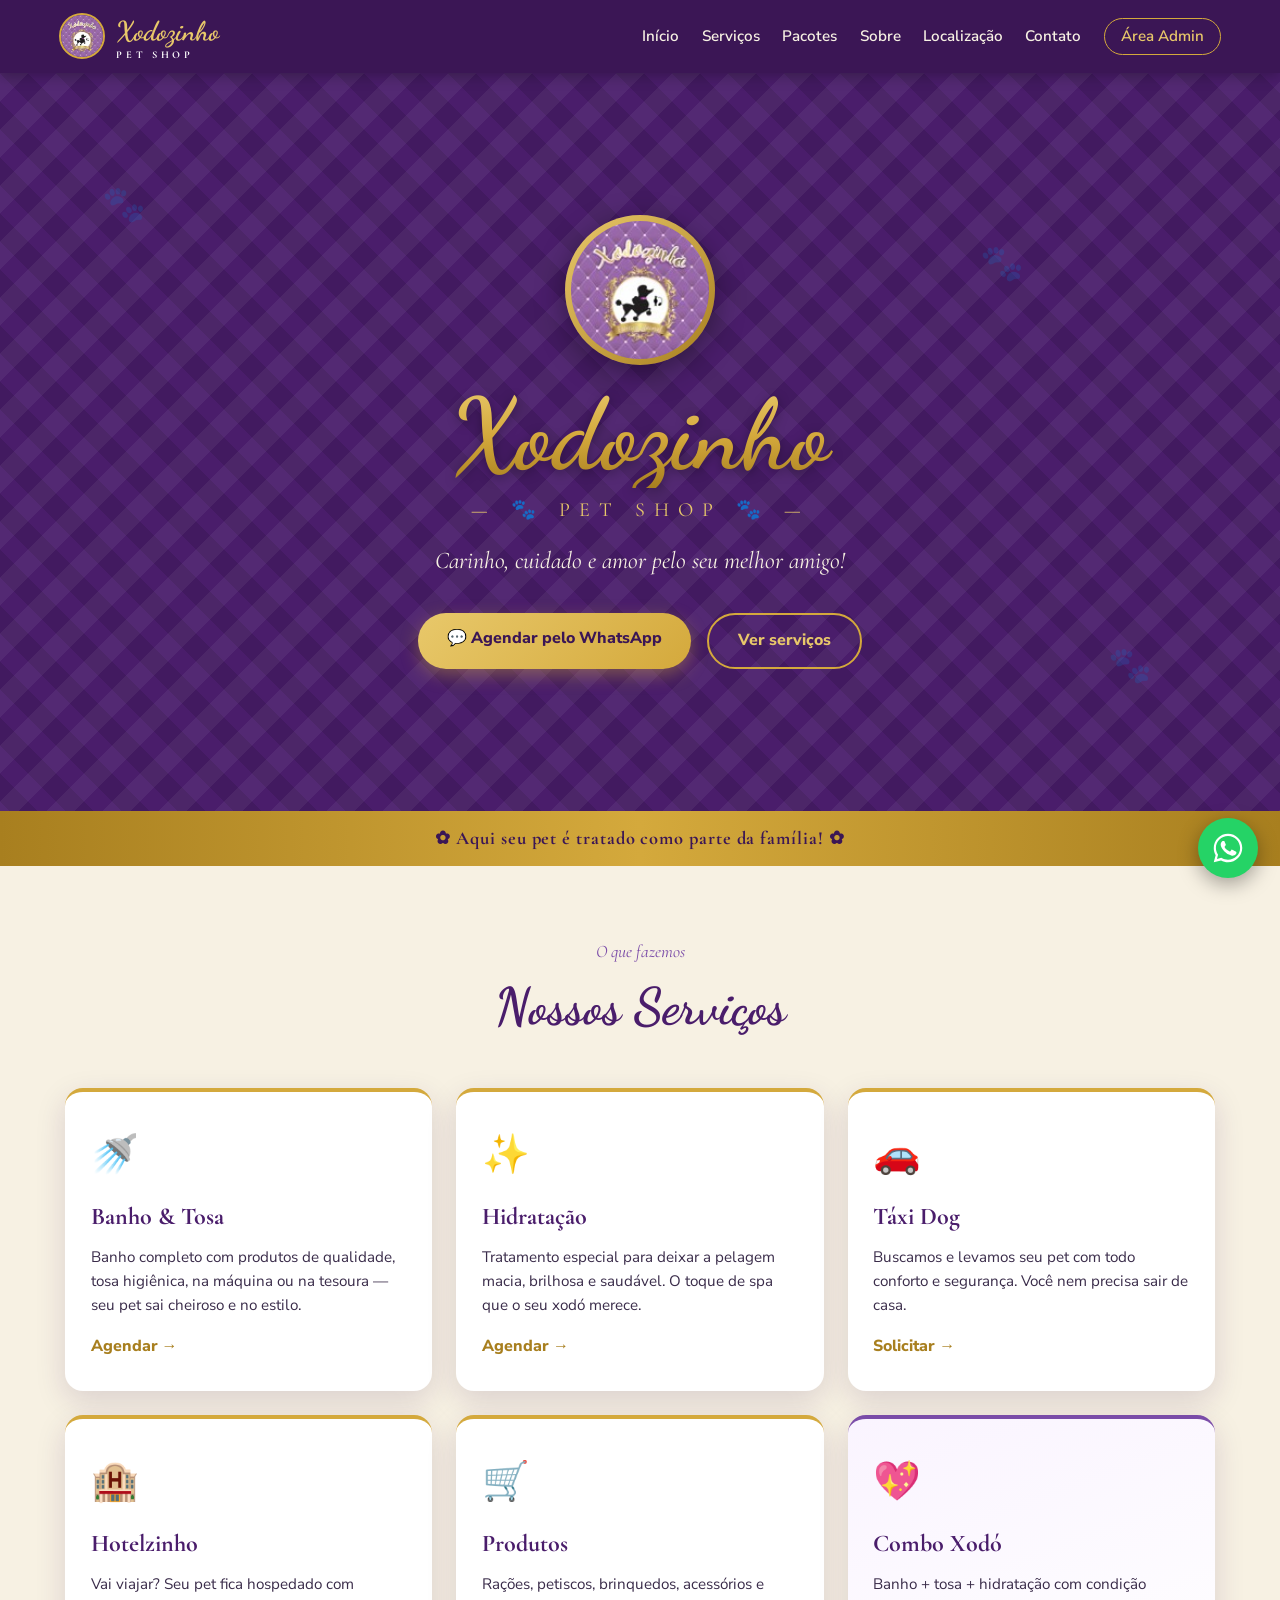
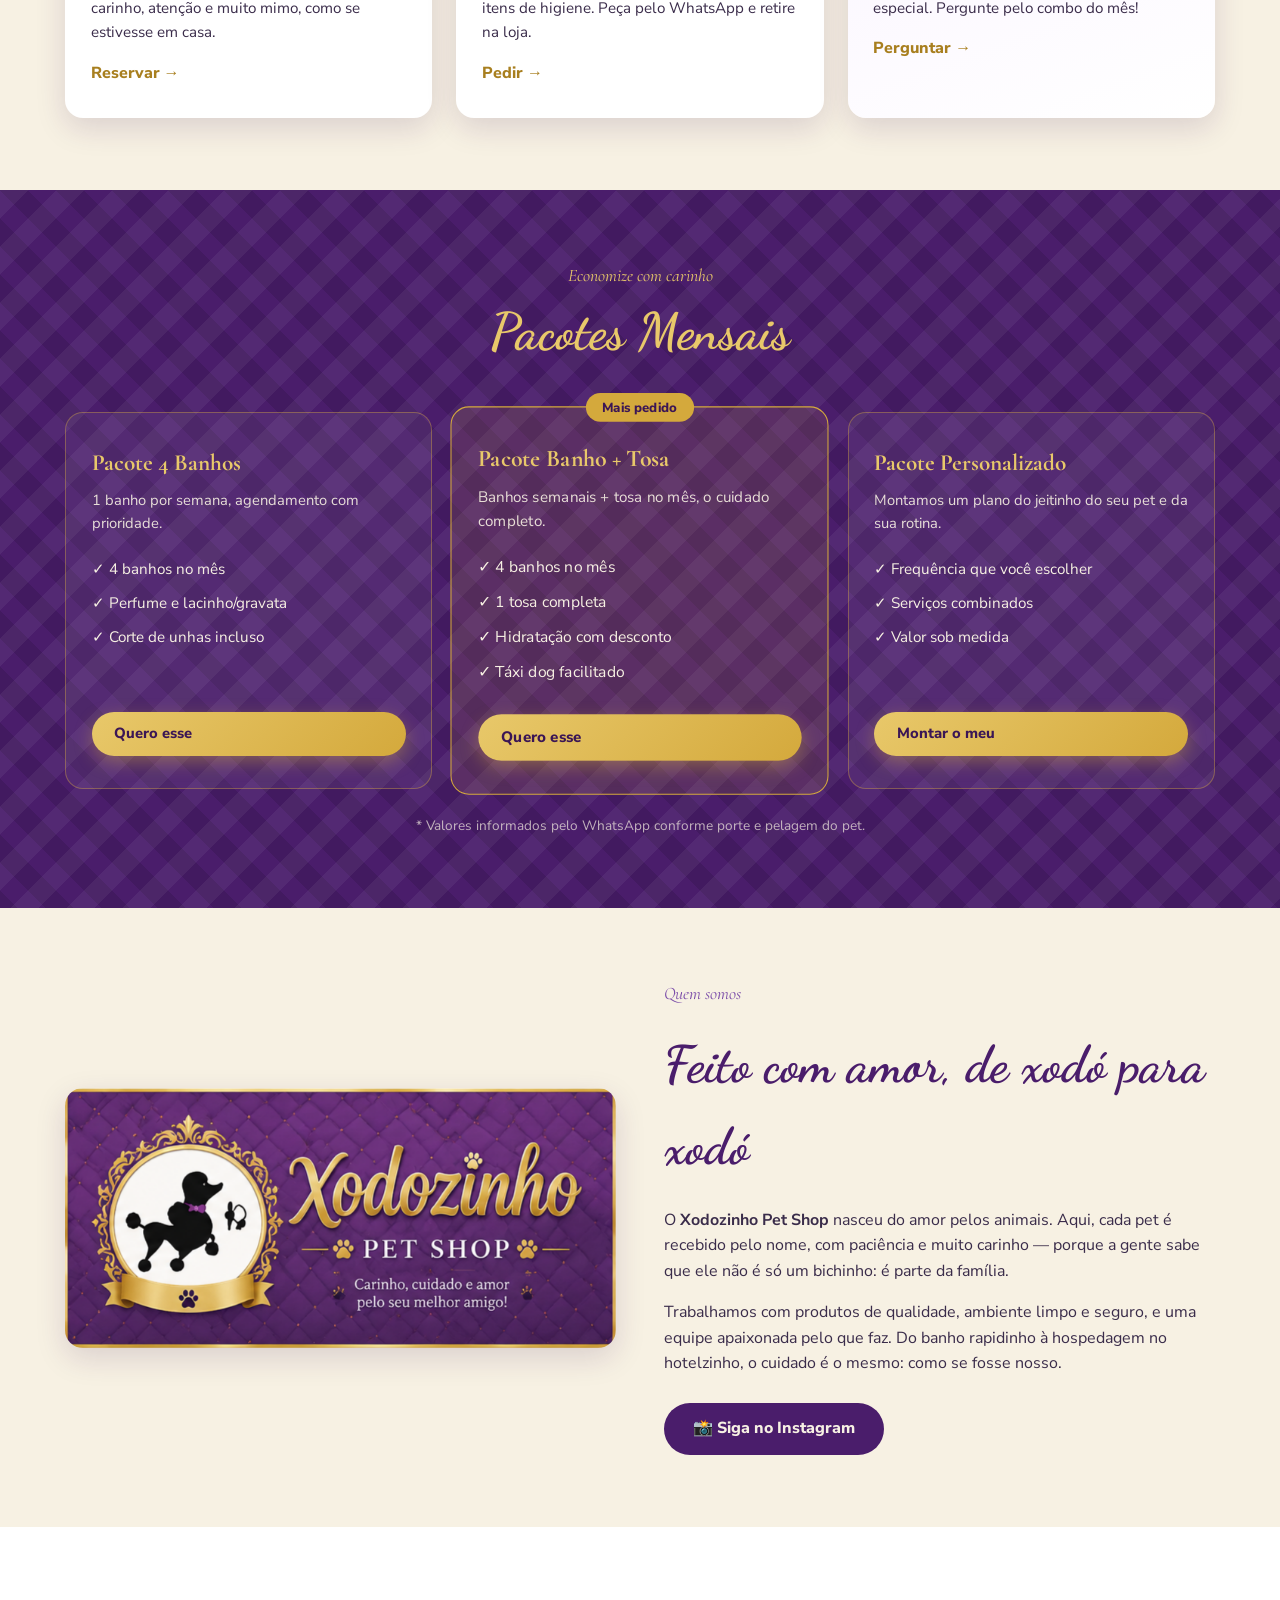
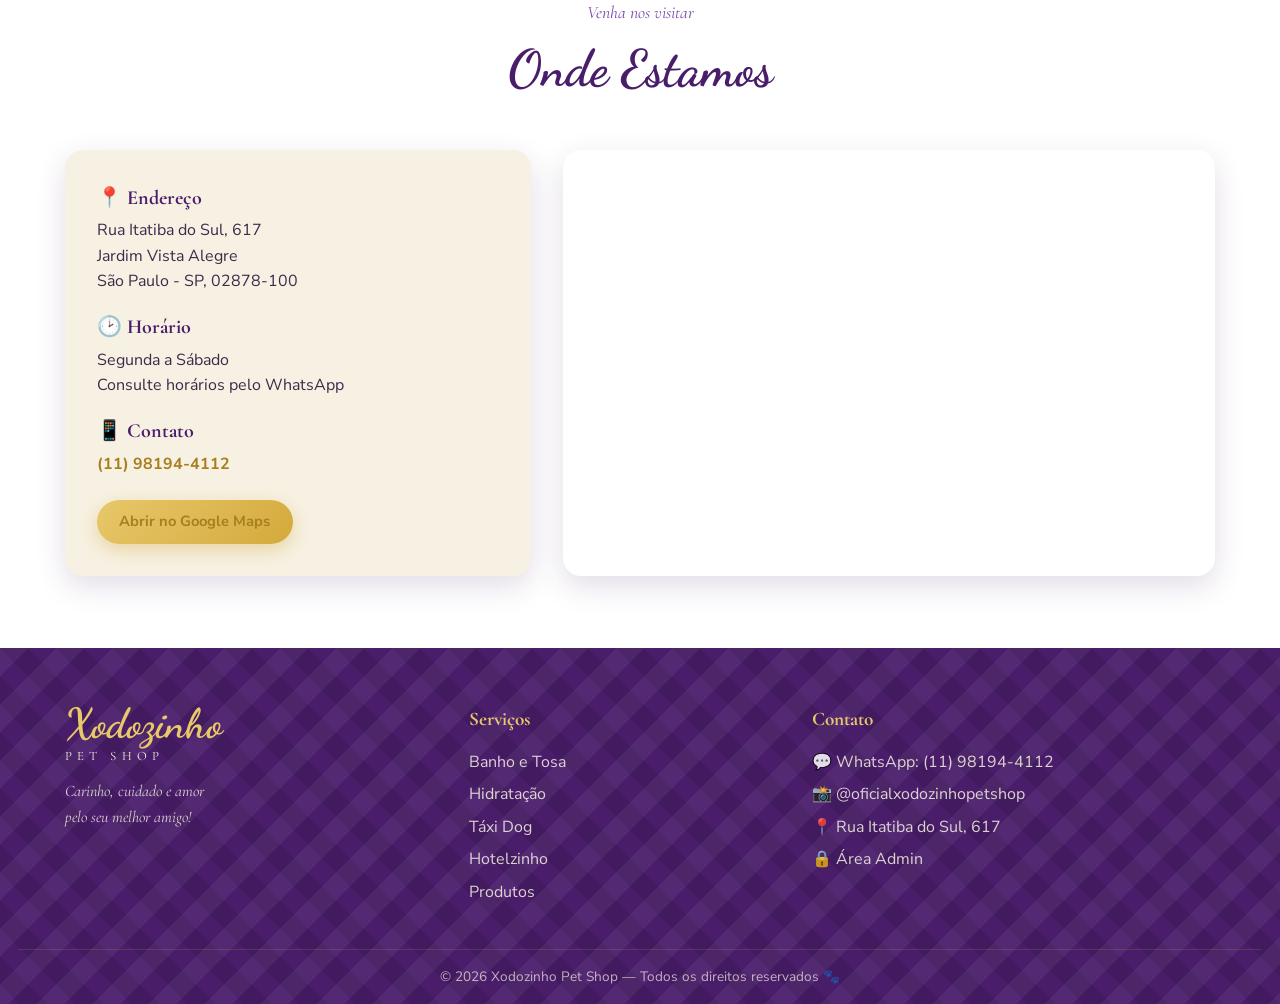
==== index.html @ f66e7414 "site Xodozinhho Clínica Verterinária e PetShop" ====
<!DOCTYPE html>
<html lang="pt-BR">
<head>
<meta charset="UTF-8">
<meta name="viewport" content="width=device-width, initial-scale=1.0">
<title>Xodozinho Pet Shop — Carinho, cuidado e amor pelo seu melhor amigo!</title>
<meta name="description" content="Banho e tosa, hidratação, táxi dog, hotelzinho e produtos. Rua Itatiba do Sul, 617 - Jardim Vista Alegre, São Paulo. Agende pelo WhatsApp!">
<link rel="icon" href="logo.jpg">
<link rel="preconnect" href="https://fonts.googleapis.com">
<link rel="preconnect" href="https://fonts.gstatic.com" crossorigin>
<link href="https://fonts.googleapis.com/css2?family=Dancing+Script:wght@600;700&family=Cormorant+Garamond:ital,wght@0,500;0,600;0,700;1,500&family=Nunito+Sans:wght@400;600;700;800&display=swap" rel="stylesheet">
<link rel="stylesheet" href="style.css">
</head>
<body>

<!-- ===== TOPO ===== -->
<header class="topo" id="topo">
  <div class="topo-inner">
    <a href="#inicio" class="marca">
      <img src="logo.jpg" alt="Logo Xodozinho Pet Shop">
      <span class="marca-nome">Xodozinho <small>PET SHOP</small></span>
    </a>
    <nav class="menu" id="menu">
      <a href="#inicio">Início</a>
      <a href="#servicos">Serviços</a>
      <a href="#pacotes">Pacotes</a>
      <a href="#sobre">Sobre</a>
      <a href="#localizacao">Localização</a>
      <a href="#contato">Contato</a>
      <a href="admin.html" class="btn-admin">Área Admin</a>
    </nav>
    <button class="hamburger" id="hamburger" aria-label="Abrir menu">
      <span></span><span></span><span></span>
    </button>
  </div>
</header>

<!-- ===== HERO ===== -->
<section class="hero" id="inicio">
  <div class="hero-conteudo">
    <div class="hero-selo">
      <img src="logo.jpg" alt="Poodle Xodozinho">
    </div>
    <h1 class="hero-titulo">Xodozinho</h1>
    <p class="hero-sub">— &#128062; PET SHOP &#128062; —</p>
    <p class="hero-frase">Carinho, cuidado e amor pelo seu melhor amigo!</p>
    <div class="hero-botoes">
      <a class="btn btn-ouro" href="https://wa.me/5511981944112?text=Ol%C3%A1!%20Quero%20agendar%20um%20hor%C3%A1rio%20no%20Xodozinho%20Pet%20Shop%20%F0%9F%90%BE" target="_blank" rel="noopener">
        &#128172; Agendar pelo WhatsApp
      </a>
      <a class="btn btn-vazado" href="#servicos">Ver serviços</a>
    </div>
  </div>
  <div class="hero-pata p1">&#128062;</div>
  <div class="hero-pata p2">&#128062;</div>
  <div class="hero-pata p3">&#128062;</div>
</section>

<!-- ===== FAIXA ===== -->
<div class="faixa-frase">
  <p>&#10047; Aqui seu pet é tratado como parte da família! &#10047;</p>
</div>

<!-- ===== SERVIÇOS ===== -->
<section class="secao" id="servicos">
  <div class="container">
    <p class="secao-eyebrow">O que fazemos</p>
    <h2 class="secao-titulo">Nossos Serviços</h2>
    <div class="cards">

      <article class="card">
        <div class="card-icone">&#128703;</div>
        <h3>Banho &amp; Tosa</h3>
        <p>Banho completo com produtos de qualidade, tosa higiênica, na máquina ou na tesoura — seu pet sai cheiroso e no estilo.</p>
        <a class="card-link" target="_blank" rel="noopener"
           href="https://wa.me/5511981944112?text=Ol%C3%A1!%20Quero%20agendar%20um%20Banho%20e%20Tosa%20%F0%9F%9B%81">Agendar &#8594;</a>
      </article>

      <article class="card">
        <div class="card-icone">&#10024;</div>
        <h3>Hidratação</h3>
        <p>Tratamento especial para deixar a pelagem macia, brilhosa e saudável. O toque de spa que o seu xodó merece.</p>
        <a class="card-link" target="_blank" rel="noopener"
           href="https://wa.me/5511981944112?text=Ol%C3%A1!%20Quero%20agendar%20uma%20Hidrata%C3%A7%C3%A3o%20%E2%9C%A8">Agendar &#8594;</a>
      </article>

      <article class="card">
        <div class="card-icone">&#128663;</div>
        <h3>Táxi Dog</h3>
        <p>Buscamos e levamos seu pet com todo conforto e segurança. Você nem precisa sair de casa.</p>
        <a class="card-link" target="_blank" rel="noopener"
           href="https://wa.me/5511981944112?text=Ol%C3%A1!%20Quero%20saber%20sobre%20o%20T%C3%A1xi%20Dog%20%F0%9F%9A%97">Solicitar &#8594;</a>
      </article>

      <article class="card">
        <div class="card-icone">&#127976;</div>
        <h3>Hotelzinho</h3>
        <p>Vai viajar? Seu pet fica hospedado com carinho, atenção e muito mimo, como se estivesse em casa.</p>
        <a class="card-link" target="_blank" rel="noopener"
           href="https://wa.me/5511981944112?text=Ol%C3%A1!%20Quero%20uma%20reserva%20no%20Hotelzinho%20%F0%9F%8F%A8">Reservar &#8594;</a>
      </article>

      <article class="card">
        <div class="card-icone">&#128722;</div>
        <h3>Produtos</h3>
        <p>Rações, petiscos, brinquedos, acessórios e itens de higiene. Peça pelo WhatsApp e retire na loja.</p>
        <a class="card-link" target="_blank" rel="noopener"
           href="https://wa.me/5511981944112?text=Ol%C3%A1!%20Quero%20fazer%20um%20pedido%20de%20produtos%20%F0%9F%9B%92">Pedir &#8594;</a>
      </article>

      <article class="card card-destaque">
        <div class="card-icone">&#128150;</div>
        <h3>Combo Xodó</h3>
        <p>Banho + tosa + hidratação com condição especial. Pergunte pelo combo do mês!</p>
        <a class="card-link" target="_blank" rel="noopener"
           href="https://wa.me/5511981944112?text=Ol%C3%A1!%20Quero%20saber%20sobre%20o%20Combo%20Xod%C3%B3%20%F0%9F%92%96">Perguntar &#8594;</a>
      </article>

    </div>
  </div>
</section>

<!-- ===== PACOTES ===== -->
<section class="secao secao-roxa" id="pacotes">
  <div class="container">
    <p class="secao-eyebrow claro">Economize com carinho</p>
    <h2 class="secao-titulo claro">Pacotes Mensais</h2>
    <div class="pacotes">

      <article class="pacote">
        <h3>Pacote 4 Banhos</h3>
        <p class="pacote-desc">1 banho por semana, agendamento com prioridade.</p>
        <ul>
          <li>&#10003; 4 banhos no mês</li>
          <li>&#10003; Perfume e lacinho/gravata</li>
          <li>&#10003; Corte de unhas incluso</li>
        </ul>
        <a class="btn btn-ouro btn-menor" target="_blank" rel="noopener"
           href="https://wa.me/5511981944112?text=Ol%C3%A1!%20Quero%20contratar%20o%20Pacote%204%20Banhos%20%F0%9F%90%BE">Quero esse</a>
      </article>

      <article class="pacote pacote-destaque">
        <span class="pacote-tag">Mais pedido</span>
        <h3>Pacote Banho + Tosa</h3>
        <p class="pacote-desc">Banhos semanais + tosa no mês, o cuidado completo.</p>
        <ul>
          <li>&#10003; 4 banhos no mês</li>
          <li>&#10003; 1 tosa completa</li>
          <li>&#10003; Hidratação com desconto</li>
          <li>&#10003; Táxi dog facilitado</li>
        </ul>
        <a class="btn btn-ouro btn-menor" target="_blank" rel="noopener"
           href="https://wa.me/5511981944112?text=Ol%C3%A1!%20Quero%20contratar%20o%20Pacote%20Banho%20%2B%20Tosa%20%F0%9F%92%9C">Quero esse</a>
      </article>

      <article class="pacote">
        <h3>Pacote Personalizado</h3>
        <p class="pacote-desc">Montamos um plano do jeitinho do seu pet e da sua rotina.</p>
        <ul>
          <li>&#10003; Frequência que você escolher</li>
          <li>&#10003; Serviços combinados</li>
          <li>&#10003; Valor sob medida</li>
        </ul>
        <a class="btn btn-ouro btn-menor" target="_blank" rel="noopener"
           href="https://wa.me/5511981944112?text=Ol%C3%A1!%20Quero%20montar%20um%20Pacote%20Personalizado%20%F0%9F%90%B6">Montar o meu</a>
      </article>

    </div>
    <p class="pacote-obs">* Valores informados pelo WhatsApp conforme porte e pelagem do pet.</p>
  </div>
</section>

<!-- ===== SOBRE ===== -->
<section class="secao" id="sobre">
  <div class="container sobre-grid">
    <div class="sobre-img">
      <img src="banner.png" alt="Banner Xodozinho Pet Shop">
    </div>
    <div class="sobre-texto">
      <p class="secao-eyebrow">Quem somos</p>
      <h2 class="secao-titulo alinhado-esq">Feito com amor, de xodó para xodó</h2>
      <p>O <strong>Xodozinho Pet Shop</strong> nasceu do amor pelos animais. Aqui, cada pet é recebido pelo nome, com paciência e muito carinho — porque a gente sabe que ele não é só um bichinho: é parte da família.</p>
      <p>Trabalhamos com produtos de qualidade, ambiente limpo e seguro, e uma equipe apaixonada pelo que faz. Do banho rapidinho à hospedagem no hotelzinho, o cuidado é o mesmo: como se fosse nosso.</p>
      <a class="btn btn-roxo" target="_blank" rel="noopener"
         href="https://www.instagram.com/oficialxodozinhopetshop/">&#128248; Siga no Instagram</a>
    </div>
  </div>
</section>

<!-- ===== LOCALIZAÇÃO ===== -->
<section class="secao secao-clara" id="localizacao">
  <div class="container">
    <p class="secao-eyebrow">Venha nos visitar</p>
    <h2 class="secao-titulo">Onde Estamos</h2>
    <div class="local-grid">
      <div class="local-info">
        <h3>&#128205; Endereço</h3>
        <p>Rua Itatiba do Sul, 617<br>Jardim Vista Alegre<br>São Paulo - SP, 02878-100</p>
        <h3>&#128337; Horário</h3>
        <p>Segunda a Sábado<br>Consulte horários pelo WhatsApp</p>
        <h3>&#128241; Contato</h3>
        <p><a href="https://wa.me/5511981944112" target="_blank" rel="noopener">(11) 98194-4112</a></p>
        <a class="btn btn-ouro btn-menor" target="_blank" rel="noopener"
           href="https://maps.google.com/?q=Rua+Itatiba+do+Sul,+617+-+Jardim+Vista+Alegre,+S%C3%A3o+Paulo+-+SP,+02878-100">Abrir no Google Maps</a>
      </div>
      <div class="local-mapa">
        <iframe
          src="https://www.google.com/maps?q=Rua+Itatiba+do+Sul,+617+-+Jardim+Vista+Alegre,+S%C3%A3o+Paulo+-+SP,+02878-100&output=embed"
          loading="lazy" referrerpolicy="no-referrer-when-downgrade"
          title="Mapa do Xodozinho Pet Shop" allowfullscreen></iframe>
      </div>
    </div>
  </div>
</section>

<!-- ===== CONTATO / RODAPÉ ===== -->
<footer class="rodape" id="contato">
  <div class="container rodape-grid">
    <div>
      <p class="rodape-marca">Xodozinho</p>
      <p class="rodape-sub">PET SHOP</p>
      <p class="rodape-frase">Carinho, cuidado e amor<br>pelo seu melhor amigo!</p>
    </div>
    <div>
      <h4>Serviços</h4>
      <a href="#servicos">Banho e Tosa</a>
      <a href="#servicos">Hidratação</a>
      <a href="#servicos">Táxi Dog</a>
      <a href="#servicos">Hotelzinho</a>
      <a href="#servicos">Produtos</a>
    </div>
    <div>
      <h4>Contato</h4>
      <a href="https://wa.me/5511981944112" target="_blank" rel="noopener">&#128172; WhatsApp: (11) 98194-4112</a>
      <a href="https://www.instagram.com/oficialxodozinhopetshop/" target="_blank" rel="noopener">&#128248; @oficialxodozinhopetshop</a>
      <a href="https://maps.google.com/?q=Rua+Itatiba+do+Sul,+617+-+Jardim+Vista+Alegre,+S%C3%A3o+Paulo+-+SP" target="_blank" rel="noopener">&#128205; Rua Itatiba do Sul, 617</a>
      <a href="admin.html">&#128274; Área Admin</a>
    </div>
  </div>
  <p class="rodape-copy">© <span id="ano"></span> Xodozinho Pet Shop — Todos os direitos reservados &#128062;</p>
</footer>

<!-- Botão flutuante WhatsApp -->
<a class="whats-flutuante" href="https://wa.me/5511981944112?text=Ol%C3%A1!%20Vim%20pelo%20site%20do%20Xodozinho%20Pet%20Shop%20%F0%9F%90%BE"
   target="_blank" rel="noopener" aria-label="Falar no WhatsApp">
  <svg viewBox="0 0 32 32" width="30" height="30" fill="#fff"><path d="M16 .8C7.6.8.8 7.6.8 16c0 2.7.7 5.3 2 7.6L.8 31.2l7.8-2c2.2 1.2 4.7 1.9 7.4 1.9 8.4 0 15.2-6.8 15.2-15.2S24.4.8 16 .8zm0 27.7c-2.4 0-4.7-.6-6.7-1.8l-.5-.3-4.6 1.2 1.2-4.5-.3-.5c-1.3-2-2-4.4-2-6.8C3.1 8.9 8.9 3.1 16 3.1S28.9 8.9 28.9 16 23.1 28.5 16 28.5zm7.1-9.4c-.4-.2-2.3-1.1-2.6-1.3-.4-.1-.6-.2-.9.2-.3.4-1 1.3-1.2 1.5-.2.2-.4.3-.8.1-.4-.2-1.6-.6-3.1-1.9-1.1-1-1.9-2.3-2.1-2.6-.2-.4 0-.6.2-.8.2-.2.4-.4.6-.7.2-.2.3-.4.4-.7.1-.3.1-.5 0-.7-.1-.2-.9-2.1-1.2-2.9-.3-.8-.6-.7-.9-.7h-.8c-.3 0-.7.1-1.1.5-.4.4-1.4 1.4-1.4 3.4s1.5 3.9 1.7 4.2c.2.3 2.9 4.5 7.1 6.3 1 .4 1.8.7 2.4.9 1 .3 1.9.3 2.6.2.8-.1 2.3-1 2.7-1.9.3-.9.3-1.7.2-1.9-.1-.2-.3-.3-.7-.5z"/></svg>
</a>

<script src="script.js"></script>
</body>
</html>
---- style.css ----
/* ============================================================
   XODOZINHO PET SHOP — estilo do site público
   Paleta da marca: roxo capitonê + dourado + creme
   ============================================================ */
:root{
  --roxo-escuro:#3B1655;
  --roxo:#4A1D6B;
  --roxo-claro:#5B2A86;
  --roxo-suave:#7A4BA8;
  --ouro:#D4A93C;
  --ouro-claro:#E8C86A;
  --ouro-escuro:#A87F1F;
  --creme:#F7F1E3;
  --branco:#FFFFFF;
  --texto:#3A2C4A;
  --fonte-script:'Dancing Script',cursive;
  --fonte-serif:'Cormorant Garamond',serif;
  --fonte-ui:'Nunito Sans',sans-serif;
  --sombra:0 10px 30px rgba(59,22,85,.15);
  --raio:18px;
}

*{margin:0;padding:0;box-sizing:border-box}
html{scroll-behavior:smooth}
body{font-family:var(--fonte-ui);color:var(--texto);background:var(--creme);line-height:1.6}
img{max-width:100%;display:block}
a{text-decoration:none;color:inherit}

/* ---------- Textura capitonê (como no banner) ---------- */
.hero,.secao-roxa,.rodape{
  background-color:var(--roxo);
  background-image:
    linear-gradient(135deg, rgba(255,255,255,.05) 25%, transparent 25%, transparent 50%, rgba(255,255,255,.05) 50%, rgba(255,255,255,.05) 75%, transparent 75%),
    linear-gradient(45deg, rgba(0,0,0,.10) 25%, transparent 25%, transparent 50%, rgba(0,0,0,.10) 50%, rgba(0,0,0,.10) 75%, transparent 75%);
  background-size:56px 56px;
}

/* ---------- Topo ---------- */
.topo{position:sticky;top:0;z-index:100;background:var(--roxo-escuro);box-shadow:0 2px 14px rgba(0,0,0,.3)}
.topo-inner{max-width:1200px;margin:0 auto;padding:.6rem 1.2rem;display:flex;align-items:center;justify-content:space-between;gap:1rem}
.marca{display:flex;align-items:center;gap:.7rem}
.marca img{width:46px;height:46px;border-radius:50%;border:2px solid var(--ouro)}
.marca-nome{font-family:var(--fonte-script);font-size:1.7rem;font-weight:700;color:var(--ouro-claro)}
.marca-nome small{font-family:var(--fonte-serif);font-size:.65rem;letter-spacing:.35em;color:var(--branco);display:block;margin-top:-.4rem}
.menu{display:flex;align-items:center;gap:1.4rem}
.menu a{color:var(--creme);font-weight:600;font-size:.95rem;transition:color .2s}
.menu a:hover{color:var(--ouro-claro)}
.btn-admin{border:1.5px solid var(--ouro);border-radius:999px;padding:.35rem 1rem;color:var(--ouro-claro)!important}
.btn-admin:hover{background:var(--ouro);color:var(--roxo-escuro)!important}
.hamburger{display:none;background:none;border:none;cursor:pointer;flex-direction:column;gap:5px;padding:.4rem}
.hamburger span{width:26px;height:3px;background:var(--ouro-claro);border-radius:2px}

/* ---------- Hero ---------- */
.hero{position:relative;min-height:82vh;display:flex;align-items:center;justify-content:center;text-align:center;padding:4rem 1.2rem;overflow:hidden}
.hero-selo{width:150px;height:150px;margin:0 auto 1.2rem;border-radius:50%;padding:6px;background:linear-gradient(135deg,var(--ouro-claro),var(--ouro-escuro));box-shadow:0 8px 30px rgba(0,0,0,.4);animation:flutuar 5s ease-in-out infinite}
.hero-selo img{width:100%;height:100%;object-fit:cover;border-radius:50%}
.hero-titulo{font-family:var(--fonte-script);font-size:clamp(3.4rem,9vw,6.2rem);font-weight:700;background:linear-gradient(180deg,var(--ouro-claro),var(--ouro),var(--ouro-escuro));-webkit-background-clip:text;background-clip:text;color:transparent;line-height:1.05;filter:drop-shadow(0 3px 6px rgba(0,0,0,.35))}
.hero-sub{font-family:var(--fonte-serif);letter-spacing:.45em;color:var(--ouro-claro);font-size:clamp(.9rem,2.4vw,1.25rem);margin:.4rem 0 1rem}
.hero-frase{font-family:var(--fonte-serif);font-style:italic;color:var(--creme);font-size:clamp(1.1rem,3vw,1.5rem);margin-bottom:2rem}
.hero-botoes{display:flex;gap:1rem;justify-content:center;flex-wrap:wrap}
.hero-pata{position:absolute;color:rgba(212,169,60,.25);font-size:2.2rem;animation:flutuar 6s ease-in-out infinite}
.p1{top:14%;left:8%}.p2{bottom:16%;right:10%;animation-delay:1.5s}.p3{top:22%;right:20%;animation-delay:3s}
@keyframes flutuar{0%,100%{transform:translateY(0)}50%{transform:translateY(-12px)}}

/* ---------- Botões ---------- */
.btn{display:inline-block;padding:.85rem 1.8rem;border-radius:999px;font-weight:800;font-size:1rem;transition:transform .2s,box-shadow .2s;cursor:pointer;border:none}
.btn:hover{transform:translateY(-2px)}
.btn-ouro{background:linear-gradient(135deg,var(--ouro-claro),var(--ouro));color:var(--roxo-escuro);box-shadow:0 6px 18px rgba(212,169,60,.4)}
.btn-vazado{border:2px solid var(--ouro);color:var(--ouro-claro)}
.btn-vazado:hover{background:rgba(212,169,60,.15)}
.btn-roxo{background:var(--roxo);color:var(--creme)}
.btn-menor{padding:.65rem 1.4rem;font-size:.92rem}

/* ---------- Faixa ---------- */
.faixa-frase{background:linear-gradient(90deg,var(--ouro-escuro),var(--ouro),var(--ouro-escuro));text-align:center;padding:.8rem 1rem}
.faixa-frase p{font-family:var(--fonte-serif);font-weight:700;font-size:1.15rem;color:var(--roxo-escuro);letter-spacing:.05em}

/* ---------- Seções ---------- */
.secao{padding:4.5rem 1.2rem}
.secao-clara{background:var(--branco)}
.container{max-width:1150px;margin:0 auto}
.secao-eyebrow{text-align:center;font-family:var(--fonte-serif);font-style:italic;color:var(--roxo-suave);font-size:1.1rem}
.secao-eyebrow.claro{color:var(--ouro-claro)}
.secao-titulo{text-align:center;font-family:var(--fonte-script);font-size:clamp(2.2rem,5vw,3.2rem);color:var(--roxo);margin-bottom:2.5rem}
.secao-titulo.claro{color:var(--ouro-claro)}
.secao-titulo.alinhado-esq{text-align:left;margin-bottom:1.2rem}

/* ---------- Cards de serviço ---------- */
.cards{display:grid;grid-template-columns:repeat(auto-fit,minmax(280px,1fr));gap:1.5rem}
.card{background:var(--branco);border-radius:var(--raio);padding:2rem 1.6rem;box-shadow:var(--sombra);border-top:4px solid var(--ouro);transition:transform .25s,box-shadow .25s}
.card:hover{transform:translateY(-6px);box-shadow:0 16px 40px rgba(59,22,85,.22)}
.card-icone{font-size:2.4rem;margin-bottom:.8rem}
.card h3{font-family:var(--fonte-serif);font-size:1.5rem;color:var(--roxo);margin-bottom:.5rem}
.card p{font-size:.95rem;margin-bottom:1rem}
.card-link{color:var(--ouro-escuro);font-weight:800}
.card-link:hover{color:var(--roxo)}
.card-destaque{background:linear-gradient(160deg,#faf4ff,#fff);border-top-color:var(--roxo-suave)}

/* ---------- Pacotes ---------- */
.pacotes{display:grid;grid-template-columns:repeat(auto-fit,minmax(270px,1fr));gap:1.5rem;align-items:stretch}
.pacote{position:relative;background:rgba(255,255,255,.06);border:1.5px solid rgba(212,169,60,.4);border-radius:var(--raio);padding:2rem 1.6rem;color:var(--creme);display:flex;flex-direction:column}
.pacote h3{font-family:var(--fonte-serif);font-size:1.45rem;color:var(--ouro-claro);margin-bottom:.4rem}
.pacote-desc{font-size:.92rem;opacity:.9;margin-bottom:1rem}
.pacote ul{list-style:none;margin-bottom:1.5rem;flex:1}
.pacote li{padding:.3rem 0;font-size:.95rem}
.pacote-destaque{background:rgba(212,169,60,.12);border-color:var(--ouro);transform:scale(1.03)}
.pacote-tag{position:absolute;top:-.9rem;left:50%;transform:translateX(-50%);background:var(--ouro);color:var(--roxo-escuro);font-weight:800;font-size:.8rem;padding:.25rem 1rem;border-radius:999px;white-space:nowrap}
.pacote-obs{text-align:center;color:rgba(247,241,227,.7);font-size:.85rem;margin-top:1.6rem}

/* ---------- Sobre ---------- */
.sobre-grid{display:grid;grid-template-columns:1fr 1fr;gap:3rem;align-items:center}
.sobre-img img{border-radius:var(--raio);box-shadow:var(--sombra)}
.sobre-texto p{margin-bottom:1rem}
.sobre-texto .secao-eyebrow{text-align:left}
.sobre-texto .btn{margin-top:.6rem}

/* ---------- Localização ---------- */
.local-grid{display:grid;grid-template-columns:1fr 1.4fr;gap:2rem;align-items:stretch}
.local-info{background:var(--creme);border-radius:var(--raio);padding:2rem;box-shadow:var(--sombra)}
.local-info h3{font-family:var(--fonte-serif);color:var(--roxo);font-size:1.25rem;margin:1rem 0 .3rem}
.local-info h3:first-child{margin-top:0}
.local-info a{color:var(--ouro-escuro);font-weight:700}
.local-info .btn{margin-top:1.4rem}
.local-mapa iframe{width:100%;height:100%;min-height:380px;border:0;border-radius:var(--raio);box-shadow:var(--sombra)}

/* ---------- Rodapé ---------- */
.rodape{color:var(--creme);padding:3.5rem 1.2rem 1rem}
.rodape-grid{display:grid;grid-template-columns:1.2fr 1fr 1.3fr;gap:2rem;margin-bottom:2.5rem}
.rodape-marca{font-family:var(--fonte-script);font-size:2.6rem;font-weight:700;color:var(--ouro-claro);line-height:1}
.rodape-sub{font-family:var(--fonte-serif);letter-spacing:.4em;font-size:.8rem;margin-bottom:.8rem}
.rodape-frase{font-family:var(--fonte-serif);font-style:italic;opacity:.85}
.rodape h4{font-family:var(--fonte-serif);color:var(--ouro-claro);font-size:1.2rem;margin-bottom:.7rem}
.rodape-grid a{display:block;padding:.22rem 0;opacity:.85;transition:opacity .2s,color .2s}
.rodape-grid a:hover{opacity:1;color:var(--ouro-claro)}
.rodape-copy{text-align:center;border-top:1px solid rgba(212,169,60,.25);padding-top:1rem;font-size:.85rem;opacity:.7}

/* ---------- WhatsApp flutuante ---------- */
.whats-flutuante{position:fixed;bottom:1.4rem;right:1.4rem;z-index:200;width:60px;height:60px;border-radius:50%;background:#25D366;display:flex;align-items:center;justify-content:center;box-shadow:0 6px 20px rgba(0,0,0,.35);animation:pulsar 2.2s infinite}
@keyframes pulsar{0%{box-shadow:0 0 0 0 rgba(37,211,102,.5)}70%{box-shadow:0 0 0 16px rgba(37,211,102,0)}100%{box-shadow:0 0 0 0 rgba(37,211,102,0)}}

/* ---------- Responsivo ---------- */
@media (max-width:900px){
  .sobre-grid,.local-grid{grid-template-columns:1fr}
  .rodape-grid{grid-template-columns:1fr;text-align:center}
}
@media (max-width:760px){
  .hamburger{display:flex}
  .menu{position:fixed;inset:62px 0 auto 0;background:var(--roxo-escuro);flex-direction:column;padding:1.4rem;gap:1rem;transform:translateY(-130%);transition:transform .3s;box-shadow:0 10px 20px rgba(0,0,0,.4)}
  .menu.aberto{transform:translateY(0)}
  .pacote-destaque{transform:none}
}
@media (prefers-reduced-motion:reduce){
  *,*::before,*::after{animation:none!important;transition:none!important}
}
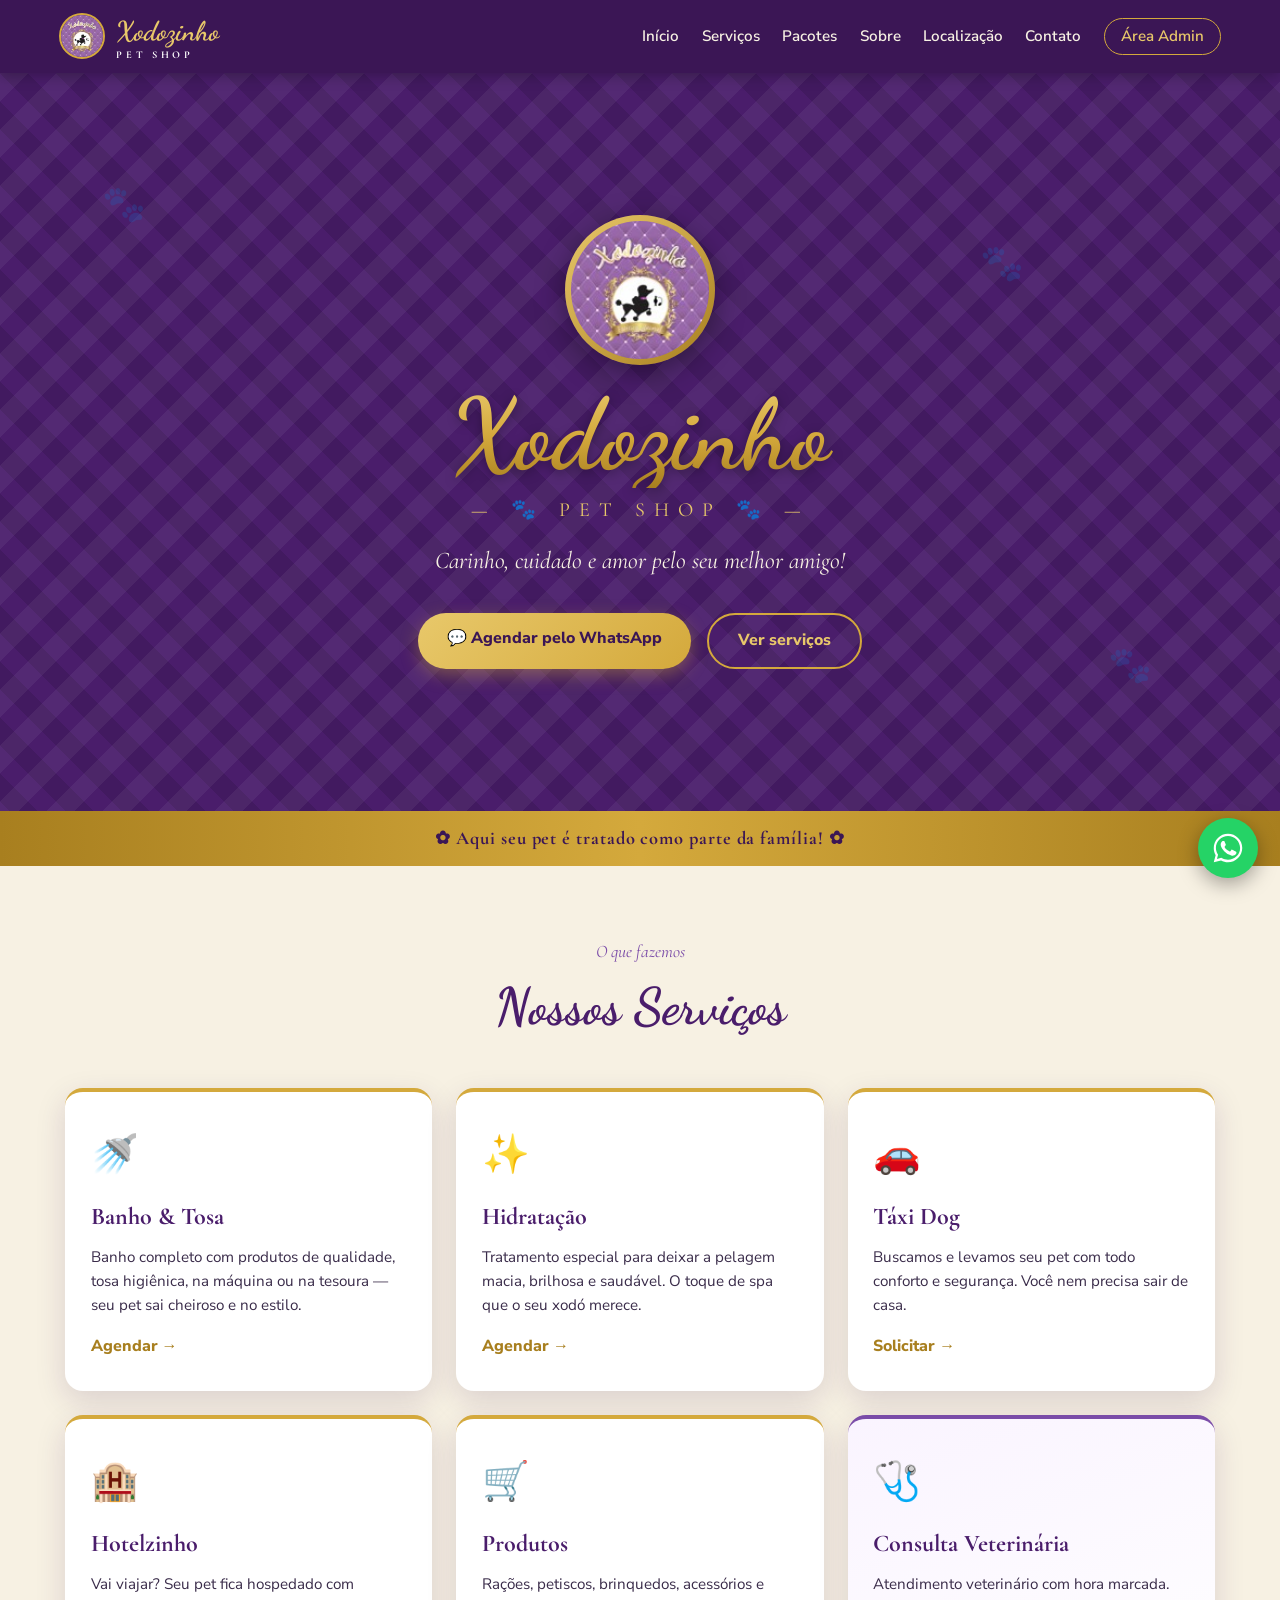
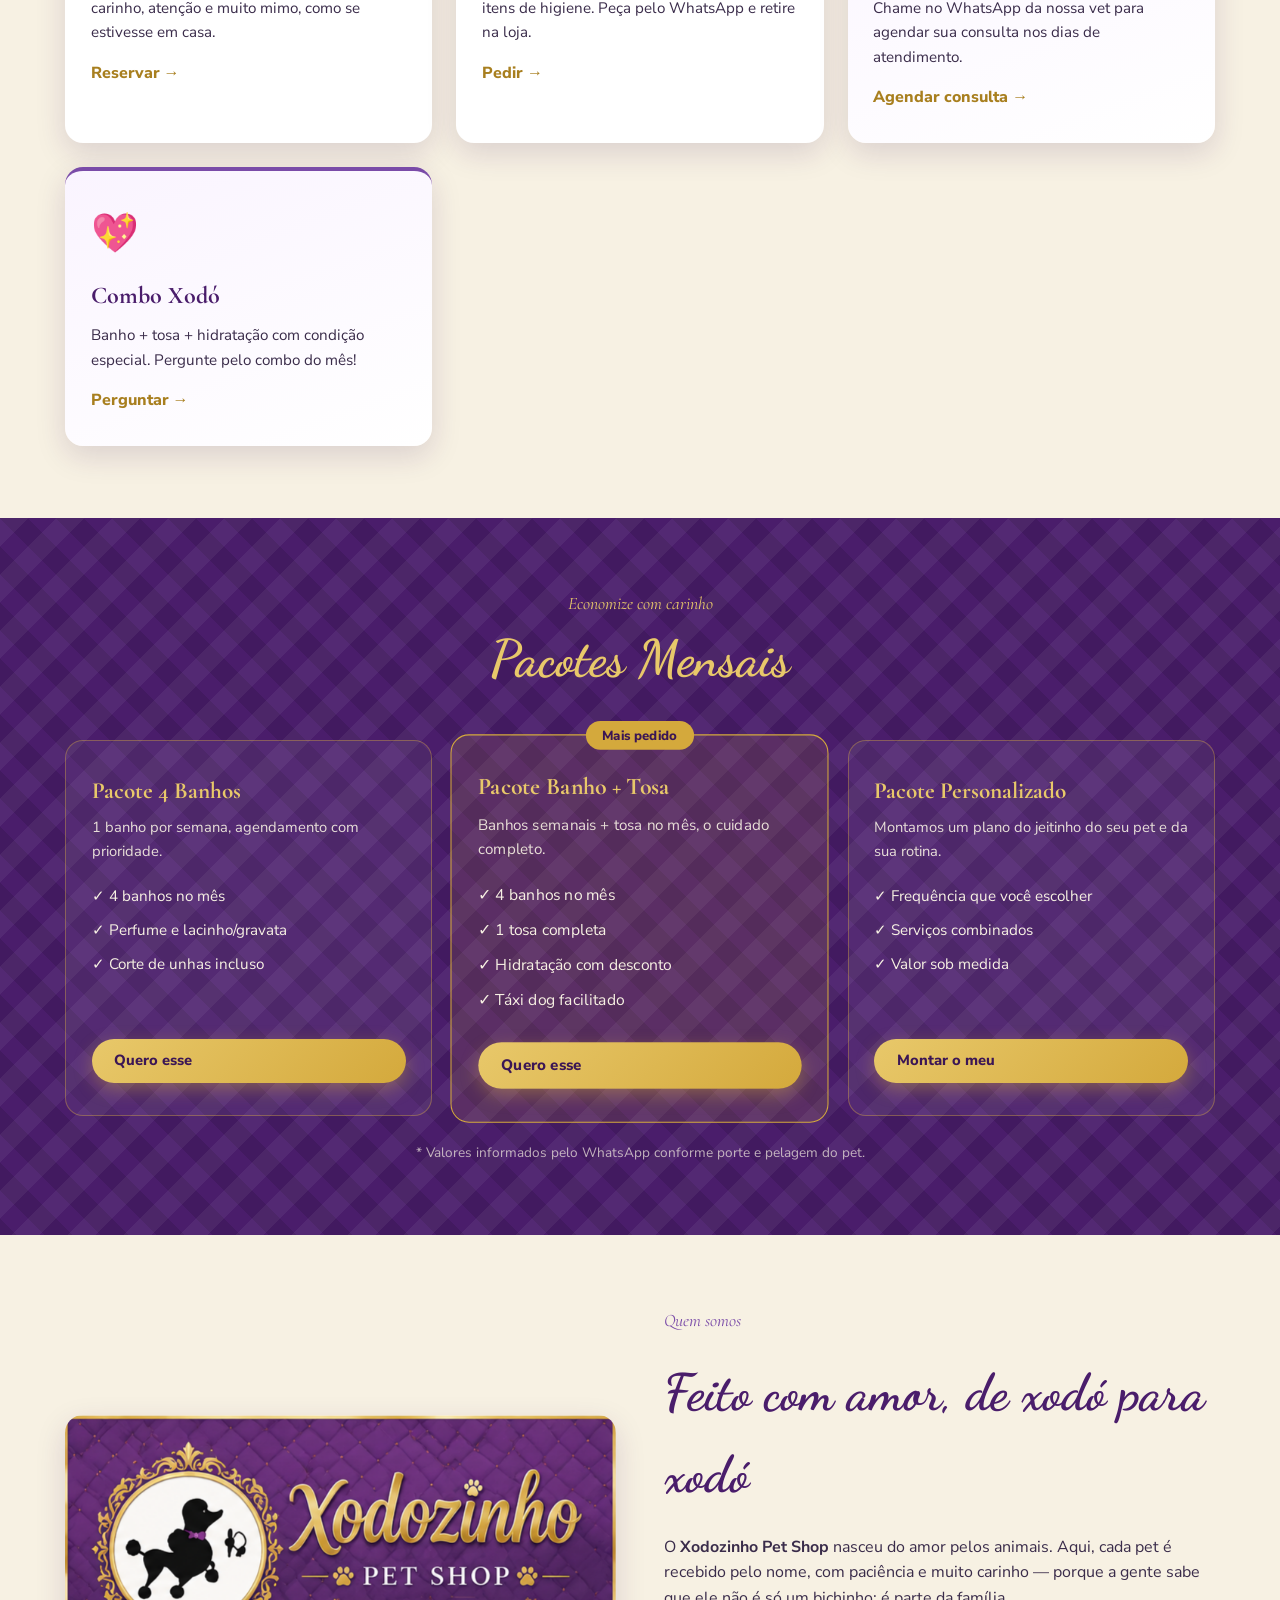
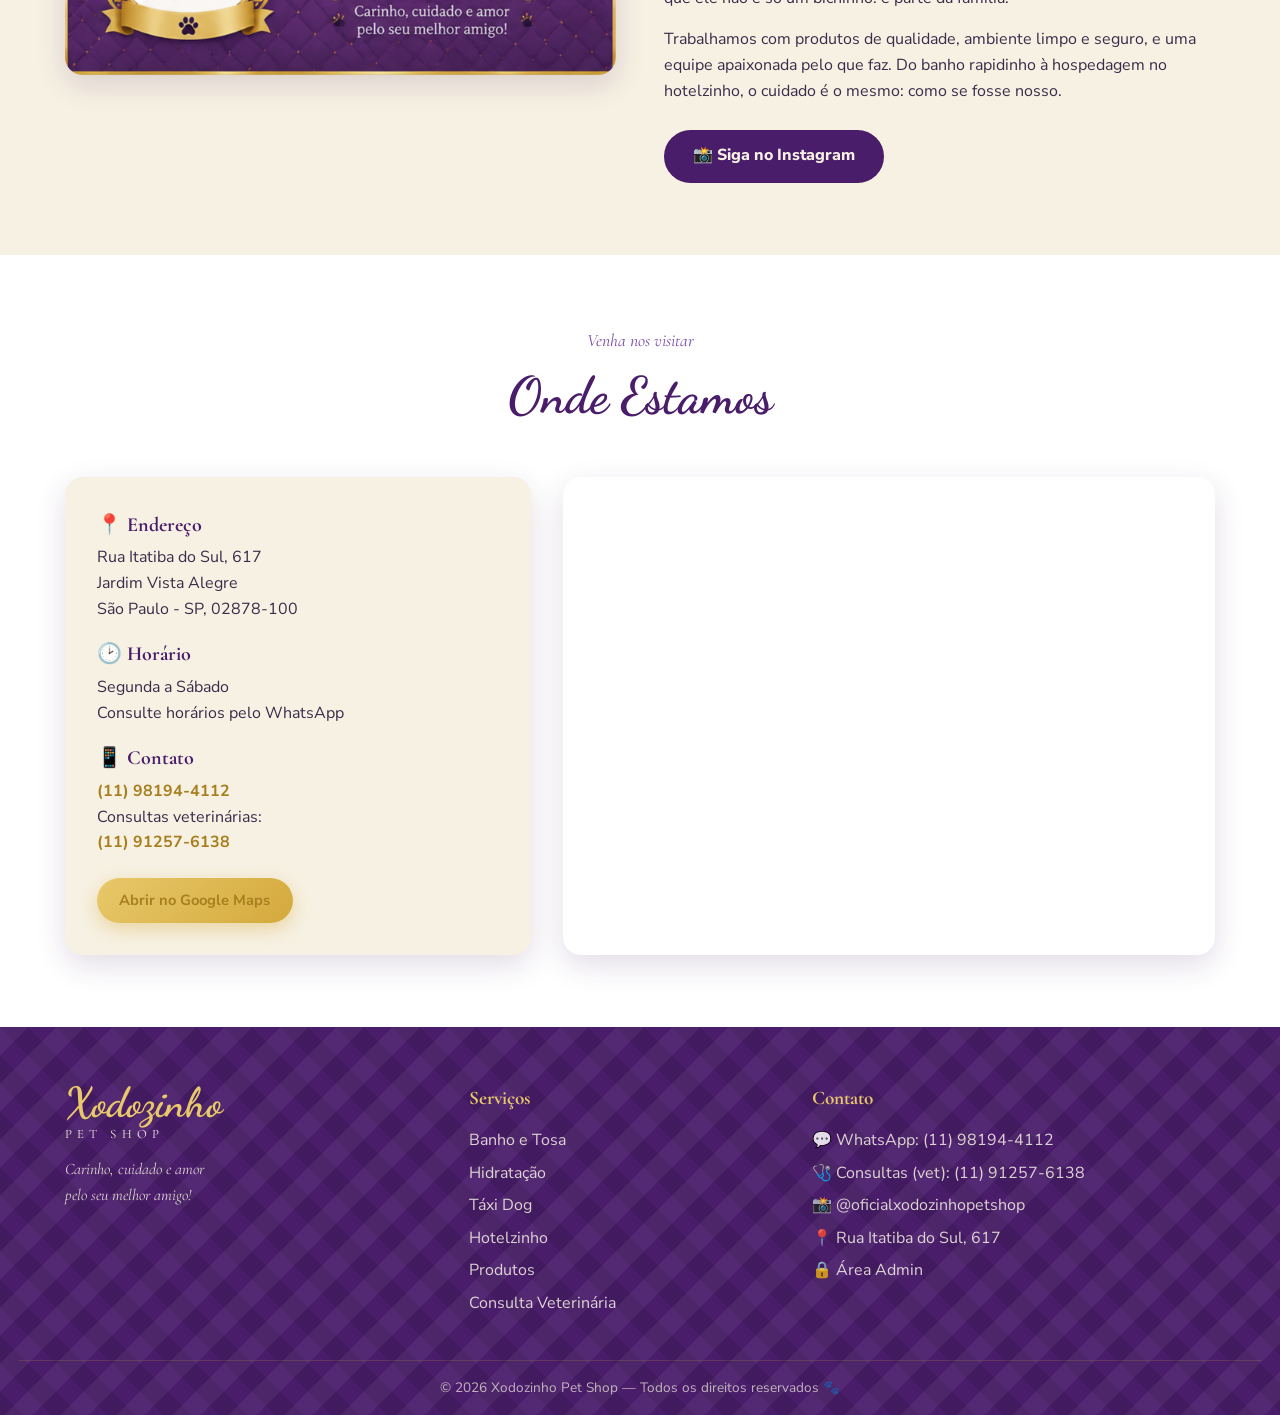
==== commit a364f22b: "veterinaria" ====
--- a/index.html
+++ b/index.html
@@ -109,6 +109,14 @@
       </article>
 
       <article class="card card-destaque">
+        <div class="card-icone">&#129658;</div>
+        <h3>Consulta Veterinária</h3>
+        <p>Atendimento veterinário com hora marcada. Chame no WhatsApp da nossa vet para agendar sua consulta nos dias de atendimento.</p>
+        <a class="card-link" target="_blank" rel="noopener"
+           href="https://wa.me/5511912576138?text=Ol%C3%A1!%20Quero%20agendar%20uma%20consulta%20veterin%C3%A1ria%20no%20Xodozinho%20Pet%20Shop%20%F0%9F%A9%BA">Agendar consulta &#8594;</a>
+      </article>
+
+      <article class="card card-destaque">
         <div class="card-icone">&#128150;</div>
         <h3>Combo Xodó</h3>
         <p>Banho + tosa + hidratação com condição especial. Pergunte pelo combo do mês!</p>
@@ -199,7 +207,9 @@
         <h3>&#128337; Horário</h3>
         <p>Segunda a Sábado<br>Consulte horários pelo WhatsApp</p>
         <h3>&#128241; Contato</h3>
-        <p><a href="https://wa.me/5511981944112" target="_blank" rel="noopener">(11) 98194-4112</a></p>
+        <p><a href="https://wa.me/5511981944112" target="_blank" rel="noopener">(11) 98194-4112</a><br>
+        Consultas veterinárias:<br>
+        <a href="https://wa.me/5511912576138" target="_blank" rel="noopener">(11) 91257-6138</a></p>
         <a class="btn btn-ouro btn-menor" target="_blank" rel="noopener"
            href="https://maps.google.com/?q=Rua+Itatiba+do+Sul,+617+-+Jardim+Vista+Alegre,+S%C3%A3o+Paulo+-+SP,+02878-100">Abrir no Google Maps</a>
       </div>
@@ -228,10 +238,12 @@
       <a href="#servicos">Táxi Dog</a>
       <a href="#servicos">Hotelzinho</a>
       <a href="#servicos">Produtos</a>
+      <a href="#servicos">Consulta Veterinária</a>
     </div>
     <div>
       <h4>Contato</h4>
       <a href="https://wa.me/5511981944112" target="_blank" rel="noopener">&#128172; WhatsApp: (11) 98194-4112</a>
+      <a href="https://wa.me/5511912576138" target="_blank" rel="noopener">&#129658; Consultas (vet): (11) 91257-6138</a>
       <a href="https://www.instagram.com/oficialxodozinhopetshop/" target="_blank" rel="noopener">&#128248; @oficialxodozinhopetshop</a>
       <a href="https://maps.google.com/?q=Rua+Itatiba+do+Sul,+617+-+Jardim+Vista+Alegre,+S%C3%A3o+Paulo+-+SP" target="_blank" rel="noopener">&#128205; Rua Itatiba do Sul, 617</a>
       <a href="admin.html">&#128274; Área Admin</a>
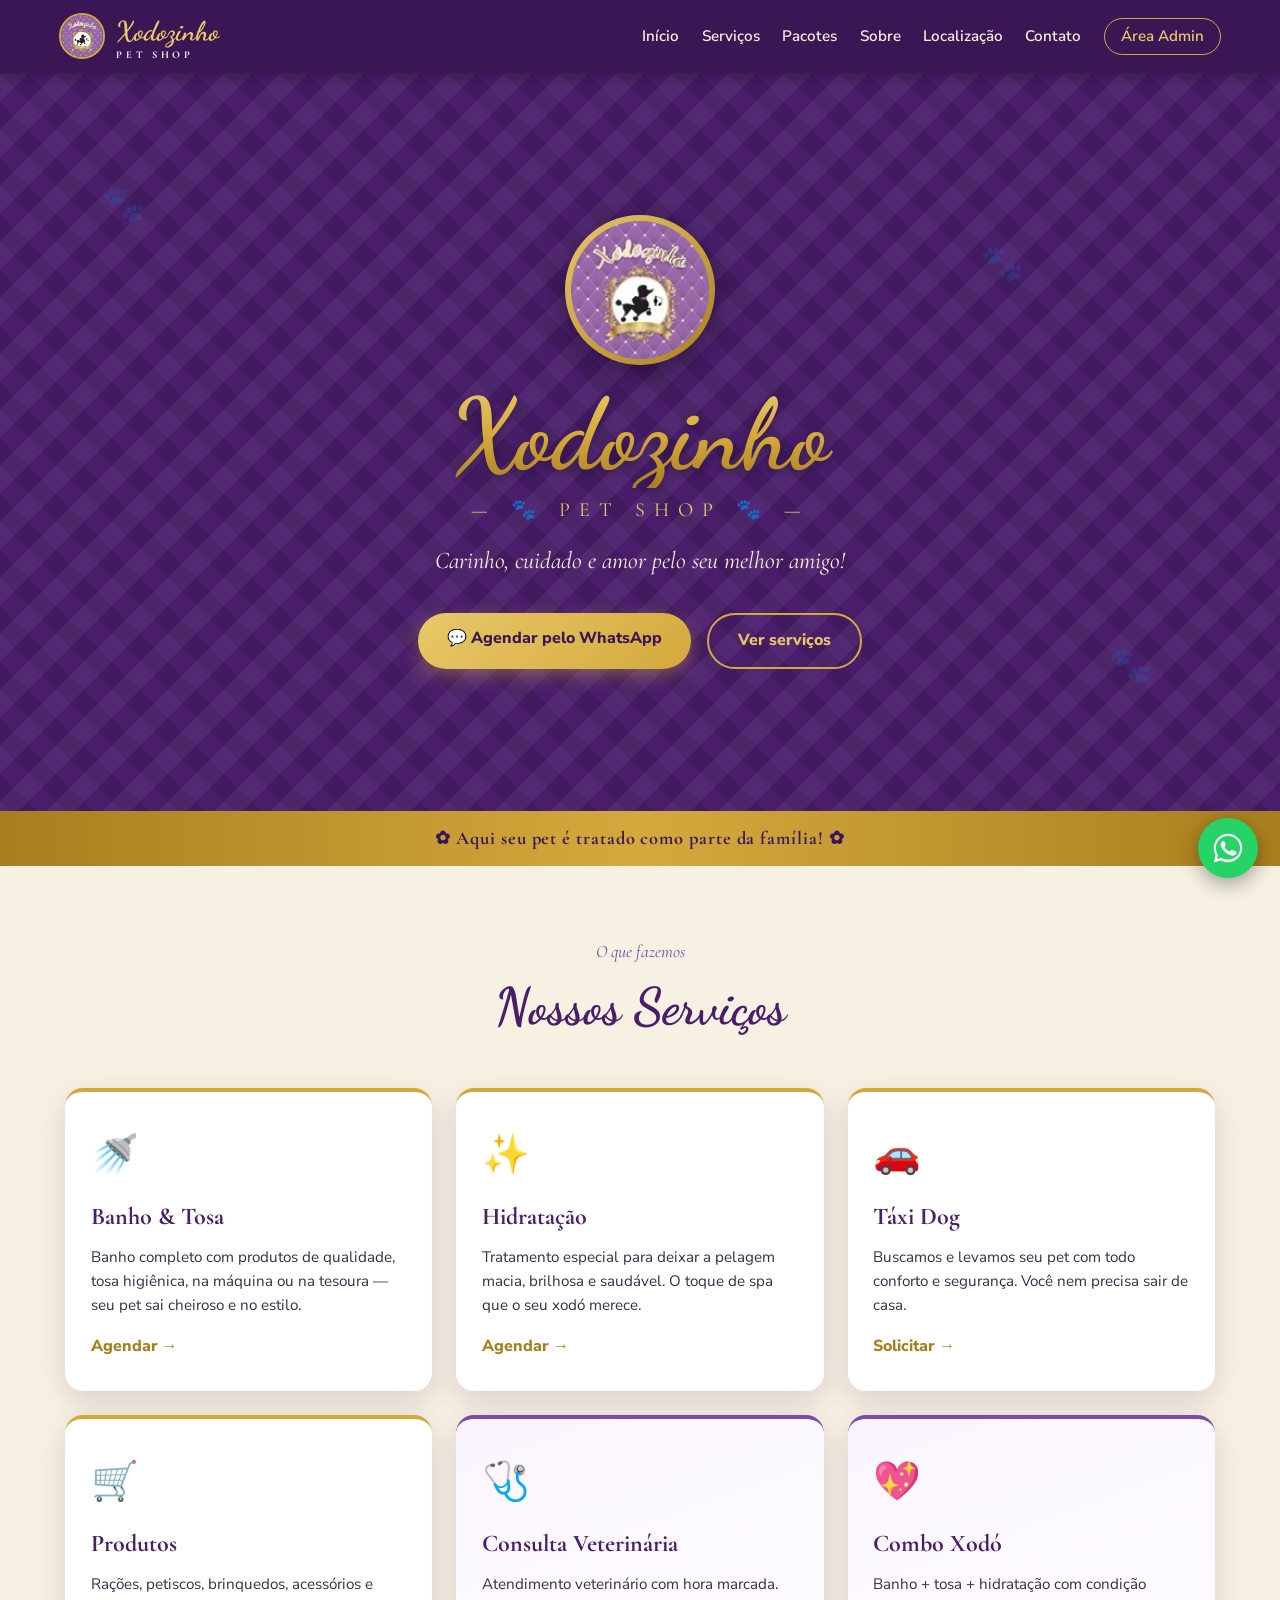
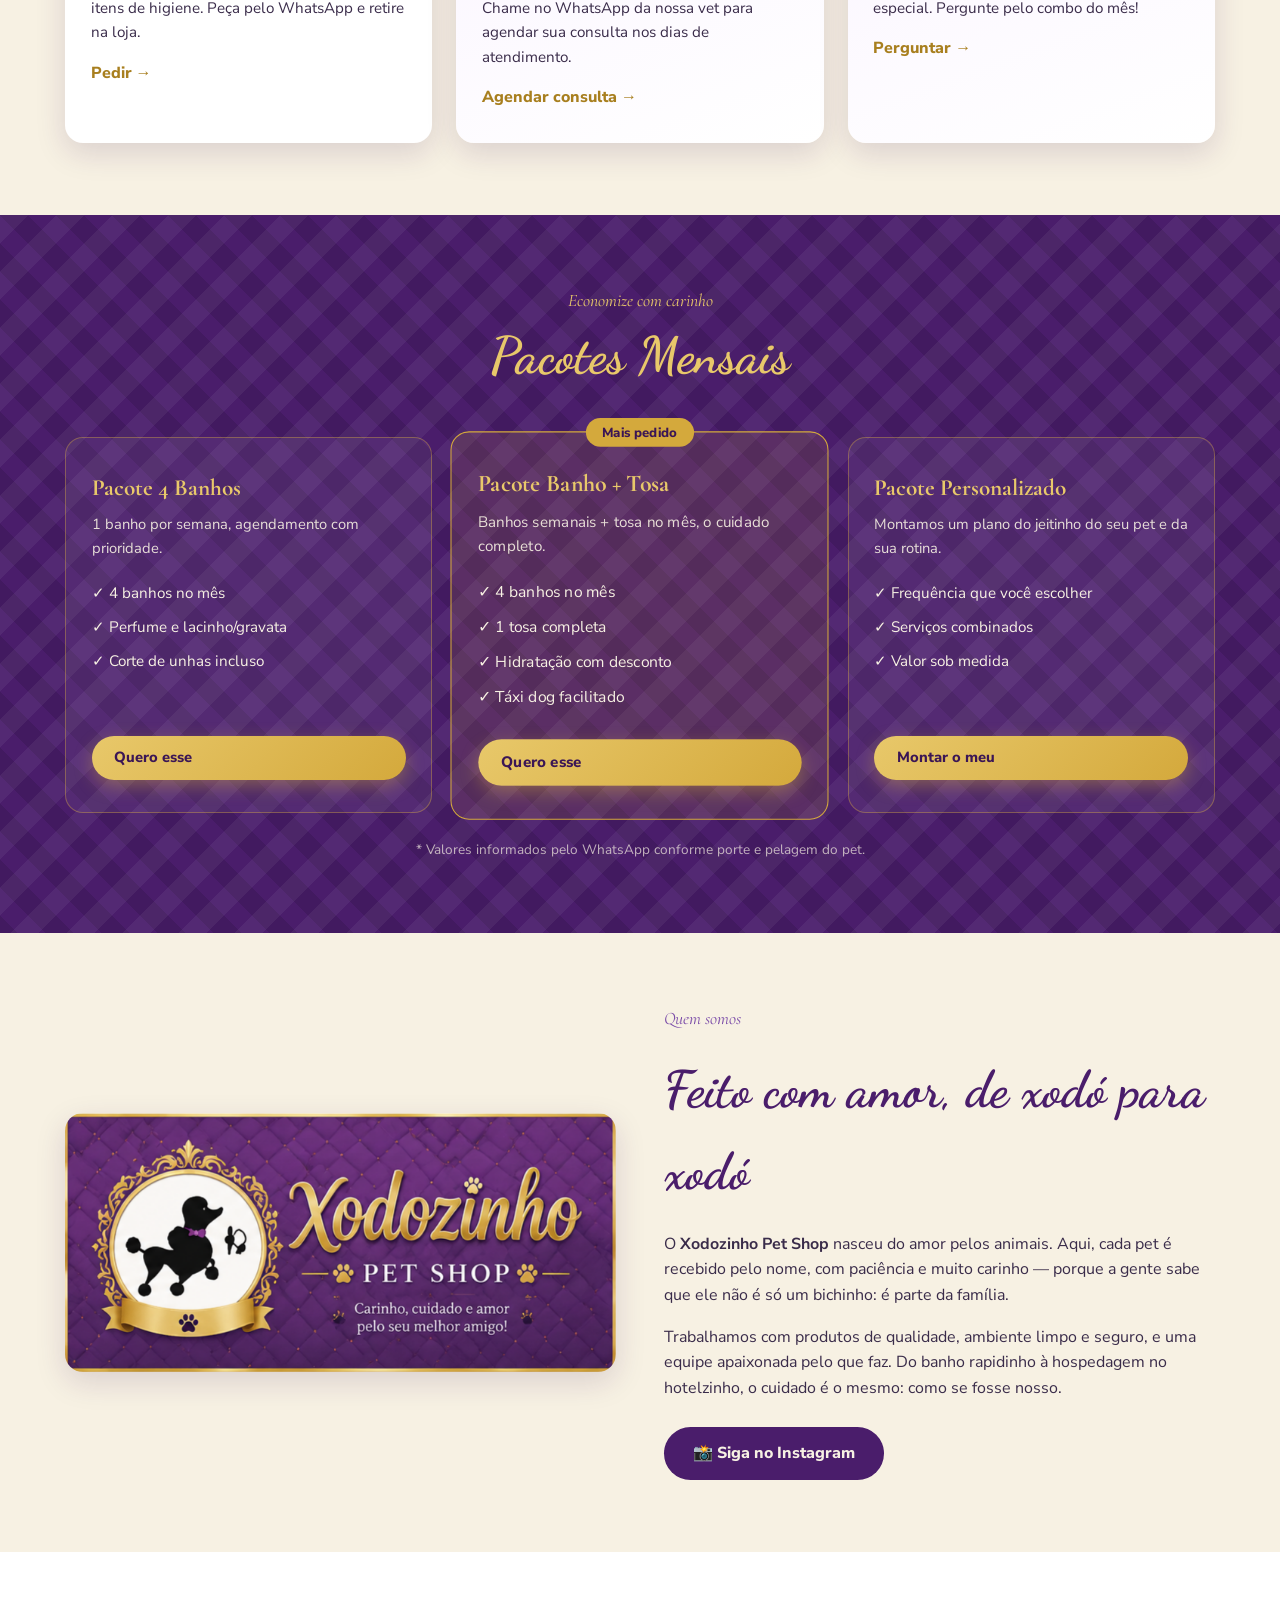
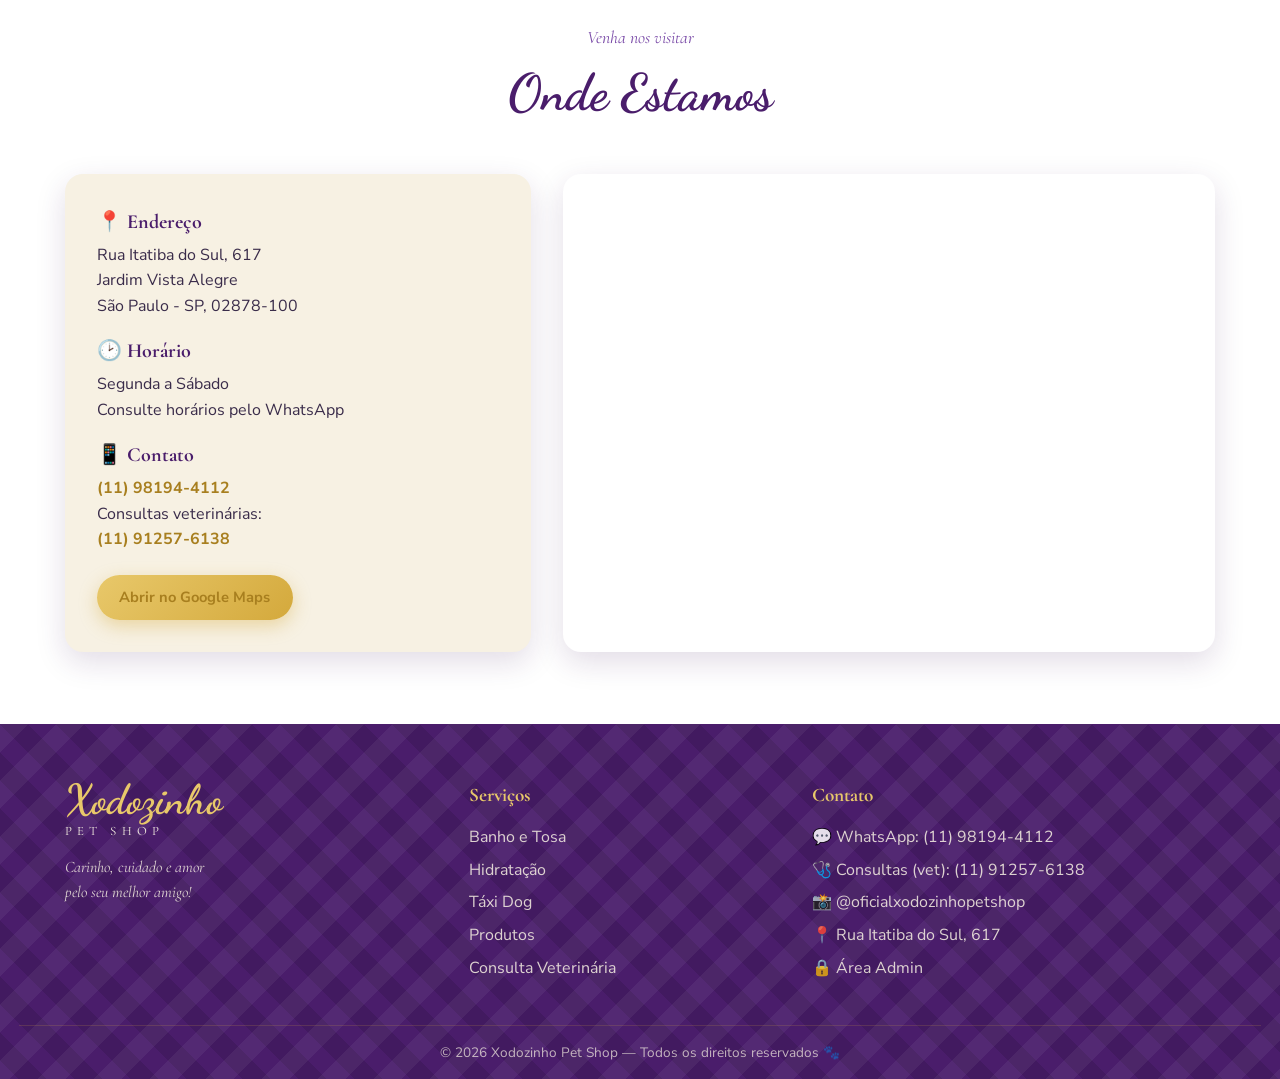
==== commit e6629eab: "agendamentos" ====
--- a/index.html
+++ b/index.html
@@ -72,8 +72,7 @@
         <div class="card-icone">&#128703;</div>
         <h3>Banho &amp; Tosa</h3>
         <p>Banho completo com produtos de qualidade, tosa higiênica, na máquina ou na tesoura — seu pet sai cheiroso e no estilo.</p>
-        <a class="card-link" target="_blank" rel="noopener"
-           href="https://wa.me/5511981944112?text=Ol%C3%A1!%20Quero%20agendar%20um%20Banho%20e%20Tosa%20%F0%9F%9B%81">Agendar &#8594;</a>
+        <a class="card-link" href="agendar-banho.html">Agendar &#8594;</a>
       </article>
 
       <article class="card">
@@ -88,16 +87,7 @@
         <div class="card-icone">&#128663;</div>
         <h3>Táxi Dog</h3>
         <p>Buscamos e levamos seu pet com todo conforto e segurança. Você nem precisa sair de casa.</p>
-        <a class="card-link" target="_blank" rel="noopener"
-           href="https://wa.me/5511981944112?text=Ol%C3%A1!%20Quero%20saber%20sobre%20o%20T%C3%A1xi%20Dog%20%F0%9F%9A%97">Solicitar &#8594;</a>
-      </article>
-
-      <article class="card">
-        <div class="card-icone">&#127976;</div>
-        <h3>Hotelzinho</h3>
-        <p>Vai viajar? Seu pet fica hospedado com carinho, atenção e muito mimo, como se estivesse em casa.</p>
-        <a class="card-link" target="_blank" rel="noopener"
-           href="https://wa.me/5511981944112?text=Ol%C3%A1!%20Quero%20uma%20reserva%20no%20Hotelzinho%20%F0%9F%8F%A8">Reservar &#8594;</a>
+        <a class="card-link" href="agendar-taxi.html">Solicitar &#8594;</a>
       </article>
 
       <article class="card">
@@ -112,8 +102,7 @@
         <div class="card-icone">&#129658;</div>
         <h3>Consulta Veterinária</h3>
         <p>Atendimento veterinário com hora marcada. Chame no WhatsApp da nossa vet para agendar sua consulta nos dias de atendimento.</p>
-        <a class="card-link" target="_blank" rel="noopener"
-           href="https://wa.me/5511912576138?text=Ol%C3%A1!%20Quero%20agendar%20uma%20consulta%20veterin%C3%A1ria%20no%20Xodozinho%20Pet%20Shop%20%F0%9F%A9%BA">Agendar consulta &#8594;</a>
+        <a class="card-link" href="consulta.html">Agendar consulta &#8594;</a>
       </article>
 
       <article class="card card-destaque">
@@ -236,7 +225,6 @@
       <a href="#servicos">Banho e Tosa</a>
       <a href="#servicos">Hidratação</a>
       <a href="#servicos">Táxi Dog</a>
-      <a href="#servicos">Hotelzinho</a>
       <a href="#servicos">Produtos</a>
       <a href="#servicos">Consulta Veterinária</a>
     </div>
